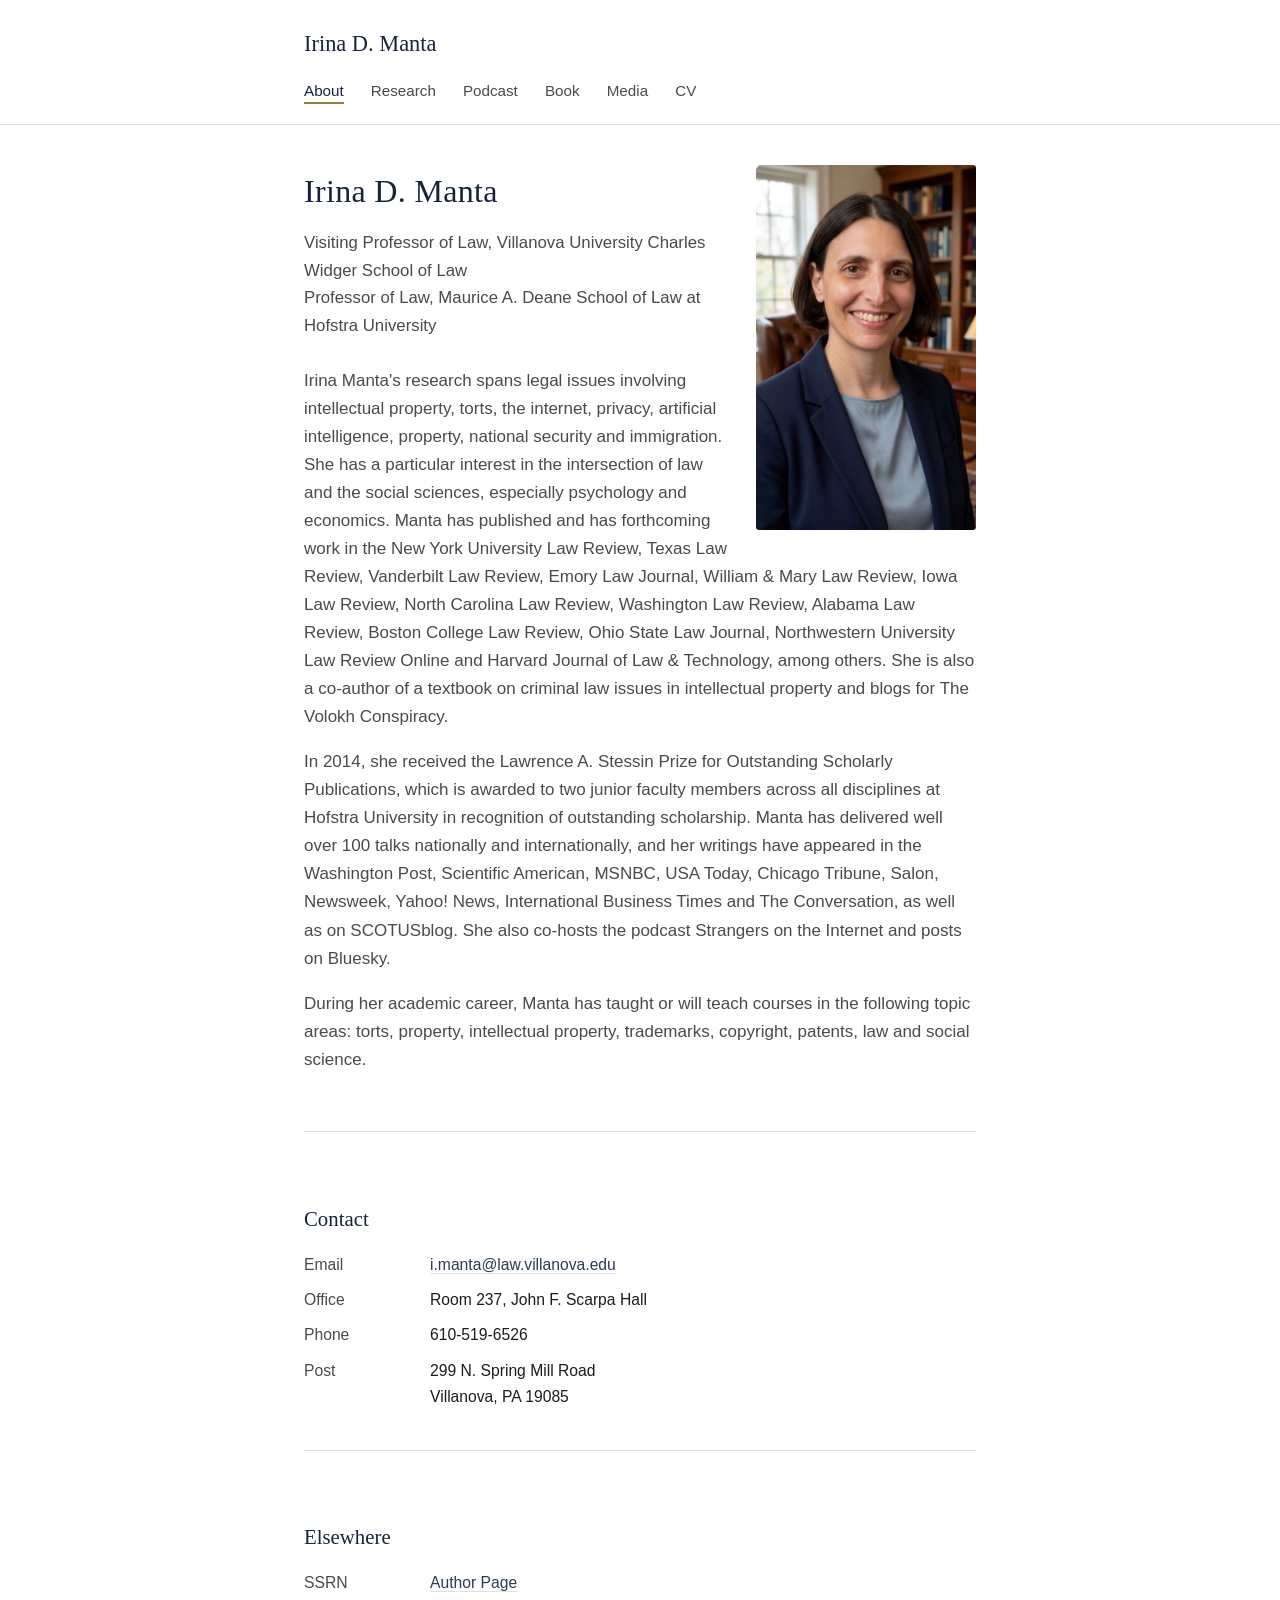
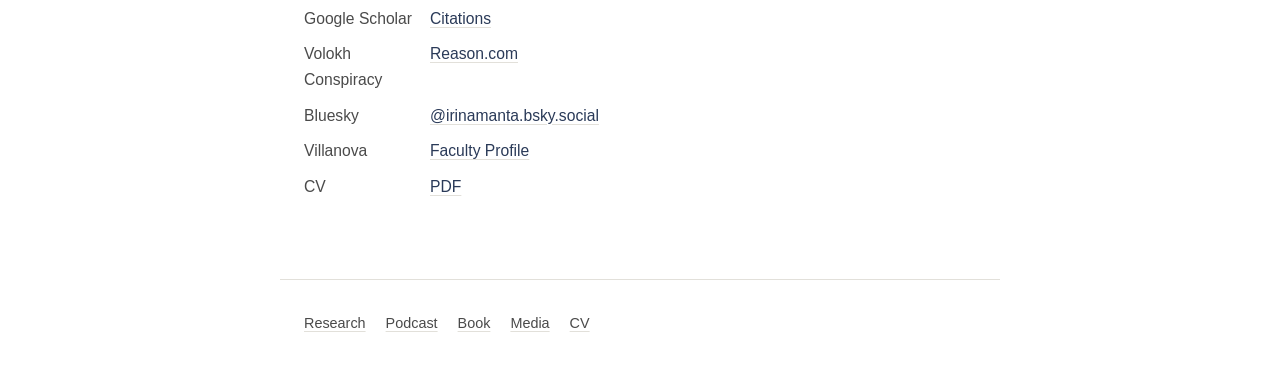
==== index.html @ 8c63e96f "Add files via upload" ====
<!DOCTYPE html>
<html lang="en">
<head>
<meta charset="UTF-8">
<meta name="viewport" content="width=device-width, initial-scale=1">
<title>Irina D. Manta</title>
<meta name="description" content="Irina D. Manta is a Visiting Professor of Law at Villanova University Charles Widger School of Law and Professor of Law at the Maurice A. Deane School of Law at Hofstra University.">
<link rel="stylesheet" href="style.css">
</head>
<body>

<header class="site-header">
  <div class="header-inner">
    <a class="site-name" href="index.html">Irina D. Manta</a>
    <nav class="main-nav">
      <a href="index.html" class="active">About</a>
      <a href="research.html">Research</a>
      <a href="podcast.html">Podcast</a>
      <a href="book.html">Book</a>
      <a href="media.html">Media</a>
      <a href="https://www.villanova.edu/content/dam/villanova/law/documents/faccvs/MantaCV.pdf">CV</a>
    </nav>
  </div>
</header>

<main>
  <div class="clearfix">
    <img class="headshot" src="img/manta.jpg" alt="Irina D. Manta">

    <h1>Irina D. Manta</h1>
    <p class="role-line">Visiting Professor of Law, Villanova University Charles Widger School of Law<br>
    Professor of Law, Maurice A. Deane School of Law at Hofstra University</p>

    <p>Irina Manta's research spans legal issues involving intellectual property, torts, the internet, privacy, artificial intelligence, property, national security and immigration. She has a particular interest in the intersection of law and the social sciences, especially psychology and economics. Manta has published and has forthcoming work in the New York University Law Review, Texas Law Review, Vanderbilt Law Review, Emory Law Journal, William &amp; Mary Law Review, Iowa Law Review, North Carolina Law Review, Washington Law Review, Alabama Law Review, Boston College Law Review, Ohio State Law Journal, Northwestern University Law Review Online and Harvard Journal of Law &amp; Technology, among others. She is also a co-author of a textbook on criminal law issues in intellectual property and blogs for The Volokh Conspiracy.</p>

    <p>In 2014, she received the Lawrence A. Stessin Prize for Outstanding Scholarly Publications, which is awarded to two junior faculty members across all disciplines at Hofstra University in recognition of outstanding scholarship. Manta has delivered well over 100 talks nationally and internationally, and her writings have appeared in the Washington Post, Scientific American, MSNBC, USA Today, Chicago Tribune, Salon, Newsweek, Yahoo! News, International Business Times and The Conversation, as well as on SCOTUSblog. She also co-hosts the podcast Strangers on the Internet and posts on Bluesky.</p>

    <p>During her academic career, Manta has taught or will teach courses in the following topic areas: torts, property, intellectual property, trademarks, copyright, patents, law and social science.</p>
  </div>

  <div class="contact-block">
    <h2>Contact</h2>
    <dl class="contact-grid">
      <dt>Email</dt>
      <dd><a href="mailto:i.manta@law.villanova.edu">i.manta@law.villanova.edu</a></dd>
      <dt>Office</dt>
      <dd>Room 237, John F. Scarpa Hall</dd>
      <dt>Phone</dt>
      <dd>610-519-6526</dd>
      <dt>Post</dt>
      <dd>299 N. Spring Mill Road<br>Villanova, PA 19085</dd>
    </dl>
  </div>

  <div class="elsewhere-block">
    <h2>Elsewhere</h2>
    <dl class="contact-grid">
      <dt>SSRN</dt>
      <dd><a href="https://papers.ssrn.com/sol3/cf_dev/AbsByAuth.cfm?per_id=851679">Author Page</a></dd>
      <dt>Google Scholar</dt>
      <dd><a href="https://scholar.google.com/citations?user=goLiogwAAAAJ&hl=en">Citations</a></dd>
      <dt>Volokh Conspiracy</dt>
      <dd><a href="https://reason.com/people/irina-manta/">Reason.com</a></dd>
      <dt>Bluesky</dt>
      <dd><a href="https://bsky.app/profile/irinamanta.bsky.social">@irinamanta.bsky.social</a></dd>
      <dt>Villanova</dt>
      <dd><a href="https://www.villanova.edu/university/law/faculty-scholarship/faculty-directory/visiting-professors.html">Faculty Profile</a></dd>
      <dt>CV</dt>
      <dd><a href="https://www.villanova.edu/content/dam/villanova/law/documents/faccvs/MantaCV.pdf">PDF</a></dd>
    </dl>
  </div>
</main>

<footer class="site-footer">
  <a href="research.html">Research</a>
  <a href="podcast.html">Podcast</a>
  <a href="book.html">Book</a>
  <a href="media.html">Media</a>
  <a href="https://www.villanova.edu/content/dam/villanova/law/documents/faccvs/MantaCV.pdf">CV</a>
</footer>

</body>
</html>
---- style.css ----
:root {
  --navy: #16233b;
  --navy-soft: #2a3a58;
  --brass: #9c7a3c;
  --paper: #ffffff;
  --ink: #1c1c1c;
  --ink-soft: #4a4a4a;
  --rule: #e2e0da;
  --max: 720px;
}

* { box-sizing: border-box; }

html { -webkit-text-size-adjust: 100%; }

body {
  margin: 0;
  background: var(--paper);
  color: var(--ink);
  font-family: -apple-system, "Segoe UI", "Helvetica Neue", Arial, sans-serif;
  font-size: 17px;
  line-height: 1.65;
}

h1, h2, h3 {
  font-family: Georgia, "Times New Roman", serif;
  font-weight: 400;
  color: var(--navy);
  margin: 0 0 0.5em;
}

h1 { font-size: 2rem; letter-spacing: 0.01em; }
h2 { font-size: 1.3rem; margin-top: 2.2em; }
h3 { font-size: 1.05rem; margin-bottom: 0.3em; }

a { color: var(--navy-soft); text-decoration: underline; text-decoration-color: var(--rule); text-underline-offset: 3px; }
a:hover { color: var(--brass); text-decoration-color: var(--brass); }

p { margin: 0 0 1em; color: var(--ink-soft); }

header.site-header {
  border-bottom: 1px solid var(--rule);
}

.header-inner {
  max-width: var(--max);
  margin: 0 auto;
  padding: 1.6rem 1.5rem 1.2rem;
}

.site-name {
  font-family: Georgia, "Times New Roman", serif;
  font-size: 1.4rem;
  color: var(--navy);
  text-decoration: none;
  display: inline-block;
  margin-bottom: 0.9rem;
}
.site-name:hover { color: var(--navy); text-decoration: none; }

nav.main-nav a {
  margin-right: 1.4rem;
  font-size: 0.95rem;
  color: var(--ink-soft);
  text-decoration: none;
  border-bottom: 2px solid transparent;
  padding-bottom: 3px;
}
nav.main-nav a:hover,
nav.main-nav a.active {
  color: var(--navy);
  border-bottom-color: var(--brass);
}

main {
  max-width: var(--max);
  margin: 0 auto;
  padding: 2.5rem 1.5rem 4rem;
}

.role-line {
  color: var(--ink-soft);
  margin-top: -0.3em;
  margin-bottom: 1.6em;
  font-size: 1.05rem;
}

.headshot {
  width: 220px;
  border-radius: 3px;
  float: right;
  margin: 0 0 1.2rem 1.6rem;
}

.clearfix::after { content: ""; display: table; clear: both; }

ul.plain { list-style: none; padding: 0; margin: 0 0 1em; }
ul.plain li { margin-bottom: 0.6em; color: var(--ink-soft); }

.contact-block, .elsewhere-block {
  margin-top: 2.5rem;
  padding-top: 1.5rem;
  border-top: 1px solid var(--rule);
}

.contact-grid {
  display: grid;
  grid-template-columns: 110px 1fr;
  row-gap: 0.6rem;
  column-gap: 1rem;
  font-size: 0.98rem;
}
.contact-grid dt { color: var(--ink-soft); }
.contact-grid dd { margin: 0; }

.pub-list { margin: 0 0 1.6em; padding: 0; list-style: none; }
.pub-list li {
  margin-bottom: 1em;
  padding-left: 1.1em;
  text-indent: -1.1em;
  color: var(--ink-soft);
}
.pub-list .pub-title { color: var(--ink); font-style: italic; }
.pub-note { display: block; margin-top: 0.15em; font-size: 0.9rem; color: #767676; text-indent: 0; padding-left: 1.1em; }

.cover-note {
  border: 1px solid var(--rule);
  padding: 1rem 1.2rem;
  border-radius: 3px;
  font-size: 0.95rem;
  color: var(--ink-soft);
  margin-top: 1.5rem;
}

footer.site-footer {
  max-width: var(--max);
  margin: 0 auto;
  padding: 2rem 1.5rem 3rem;
  border-top: 1px solid var(--rule);
  color: var(--ink-soft);
  font-size: 0.9rem;
}
footer.site-footer a { color: var(--ink-soft); margin-right: 1rem; }

@media (max-width: 520px) {
  .headshot { float: none; display: block; margin: 0 auto 1.4rem; width: 180px; }
  .contact-grid { grid-template-columns: 1fr; row-gap: 0.2rem; }
  .contact-grid dt { margin-top: 0.6rem; font-weight: 600; }
}
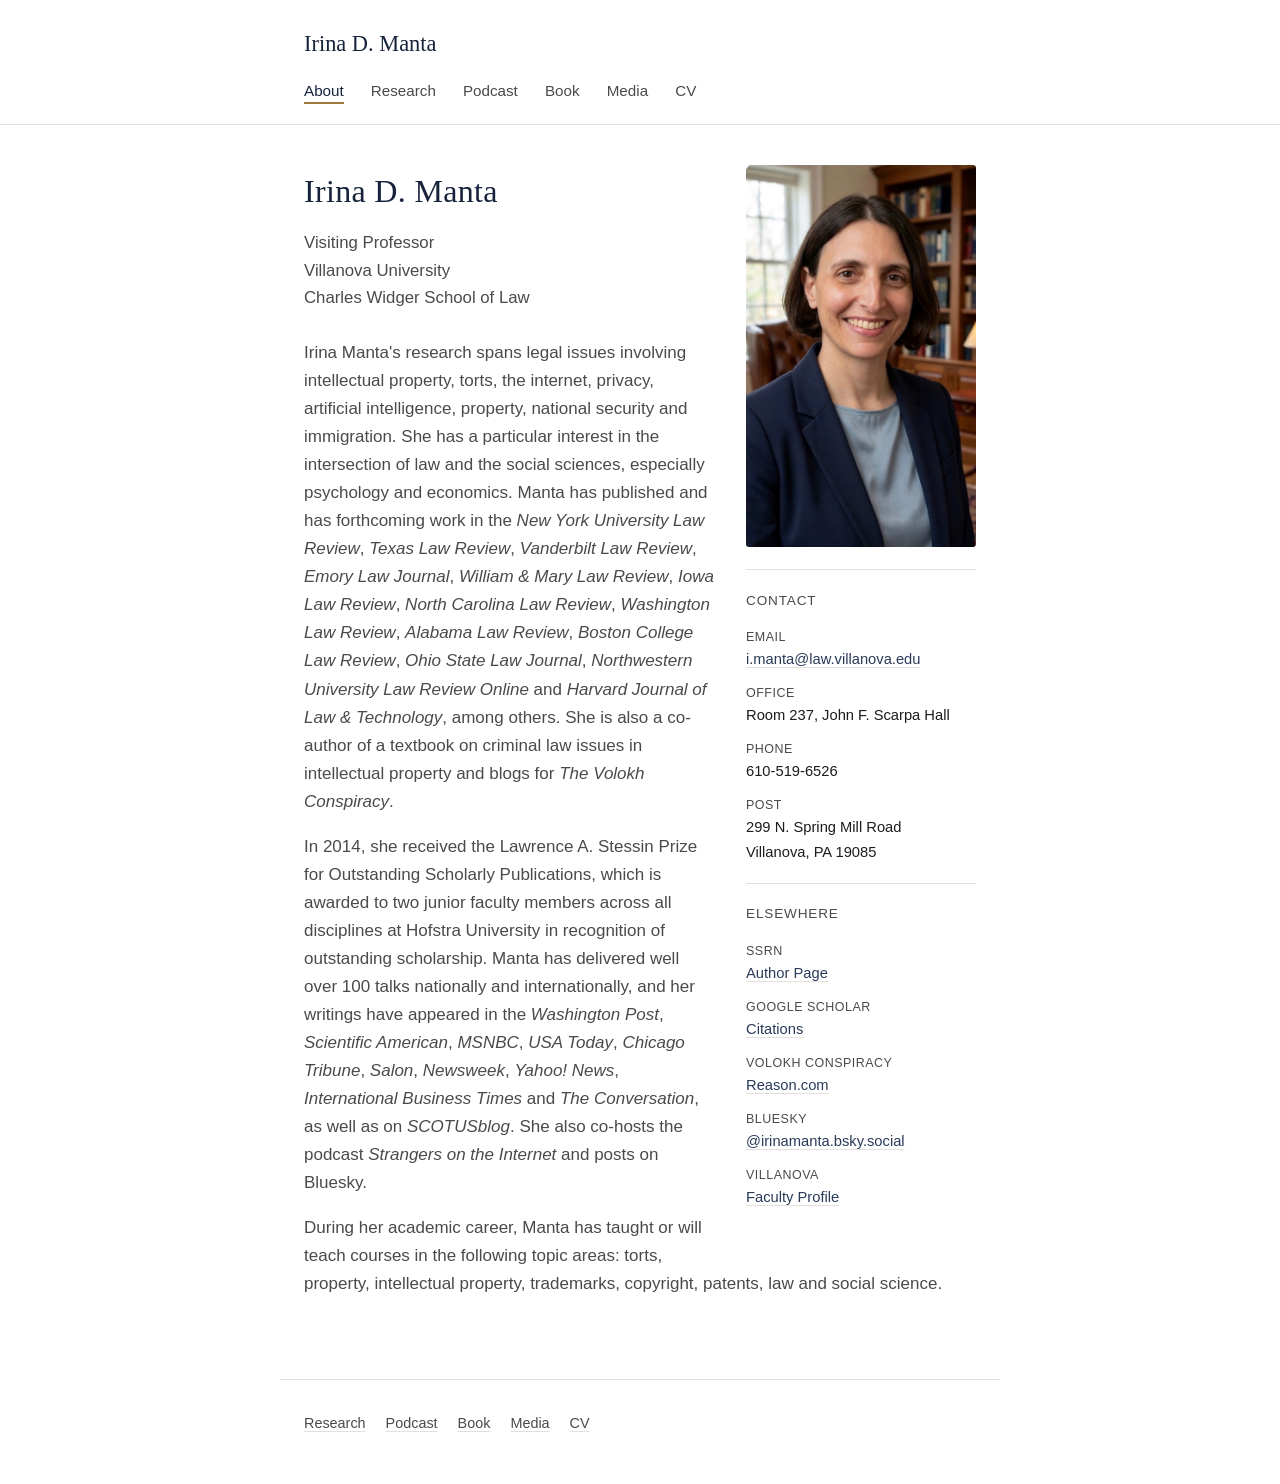
==== commit cbc2f701: "Add files via upload" ====
--- a/index.html
+++ b/index.html
@@ -4,7 +4,7 @@
 <meta charset="UTF-8">
 <meta name="viewport" content="width=device-width, initial-scale=1">
 <title>Irina D. Manta</title>
-<meta name="description" content="Irina D. Manta is a Visiting Professor of Law at Villanova University Charles Widger School of Law and Professor of Law at the Maurice A. Deane School of Law at Hofstra University.">
+<meta name="description" content="Irina D. Manta is a Visiting Professor of Law at Villanova University Charles Widger School of Law.">
 <link rel="stylesheet" href="style.css">
 </head>
 <body>
@@ -18,56 +18,57 @@
       <a href="podcast.html">Podcast</a>
       <a href="book.html">Book</a>
       <a href="media.html">Media</a>
-      <a href="https://www.villanova.edu/content/dam/villanova/law/documents/faccvs/MantaCV.pdf">CV</a>
+      <a href="Irina-Manta-CV.pdf" target="_blank" rel="noopener noreferrer">CV</a>
     </nav>
   </div>
 </header>
 
 <main>
   <div class="clearfix">
-    <img class="headshot" src="img/manta.jpg" alt="Irina D. Manta">
+    <div class="sidebar">
+      <img class="headshot" src="img/manta.jpg" alt="Irina D. Manta">
+
+      <div class="contact-block">
+        <h2>Contact</h2>
+        <dl class="contact-grid">
+          <dt>Email</dt>
+          <dd><a href="mailto:i.manta@law.villanova.edu">i.manta@law.villanova.edu</a></dd>
+          <dt>Office</dt>
+          <dd>Room 237, John F. Scarpa Hall</dd>
+          <dt>Phone</dt>
+          <dd>610-519-6526</dd>
+          <dt>Post</dt>
+          <dd>299 N. Spring Mill Road<br>Villanova, PA 19085</dd>
+        </dl>
+      </div>
+
+      <div class="elsewhere-block">
+        <h2>Elsewhere</h2>
+        <dl class="contact-grid">
+          <dt>SSRN</dt>
+          <dd><a href="https://papers.ssrn.com/sol3/cf_dev/AbsByAuth.cfm?per_id=851679" target="_blank" rel="noopener noreferrer">Author Page</a></dd>
+          <dt>Google Scholar</dt>
+          <dd><a href="https://scholar.google.com/citations?user=goLiogwAAAAJ&hl=en" target="_blank" rel="noopener noreferrer">Citations</a></dd>
+          <dt>Volokh Conspiracy</dt>
+          <dd><a href="https://reason.com/people/irina-manta/" target="_blank" rel="noopener noreferrer">Reason.com</a></dd>
+          <dt>Bluesky</dt>
+          <dd><a href="https://bsky.app/profile/irinamanta.bsky.social" target="_blank" rel="noopener noreferrer">@irinamanta.bsky.social</a></dd>
+          <dt>Villanova</dt>
+          <dd><a href="https://www.villanova.edu/university/law/faculty-scholarship/faculty-directory/visiting-professors.html" target="_blank" rel="noopener noreferrer">Faculty Profile</a></dd>
+        </dl>
+      </div>
+    </div>
 
     <h1>Irina D. Manta</h1>
-    <p class="role-line">Visiting Professor of Law, Villanova University Charles Widger School of Law<br>
-    Professor of Law, Maurice A. Deane School of Law at Hofstra University</p>
+    <p class="role-line">Visiting Professor<br>
+    Villanova University<br>
+    Charles Widger School of Law</p>
 
-    <p>Irina Manta's research spans legal issues involving intellectual property, torts, the internet, privacy, artificial intelligence, property, national security and immigration. She has a particular interest in the intersection of law and the social sciences, especially psychology and economics. Manta has published and has forthcoming work in the New York University Law Review, Texas Law Review, Vanderbilt Law Review, Emory Law Journal, William &amp; Mary Law Review, Iowa Law Review, North Carolina Law Review, Washington Law Review, Alabama Law Review, Boston College Law Review, Ohio State Law Journal, Northwestern University Law Review Online and Harvard Journal of Law &amp; Technology, among others. She is also a co-author of a textbook on criminal law issues in intellectual property and blogs for The Volokh Conspiracy.</p>
+    <p>Irina Manta's research spans legal issues involving intellectual property, torts, the internet, privacy, artificial intelligence, property, national security and immigration. She has a particular interest in the intersection of law and the social sciences, especially psychology and economics. Manta has published and has forthcoming work in the <em>New York University Law Review</em>, <em>Texas Law Review</em>, <em>Vanderbilt Law Review</em>, <em>Emory Law Journal</em>, <em>William &amp; Mary Law Review</em>, <em>Iowa Law Review</em>, <em>North Carolina Law Review</em>, <em>Washington Law Review</em>, <em>Alabama Law Review</em>, <em>Boston College Law Review</em>, <em>Ohio State Law Journal</em>, <em>Northwestern University Law Review Online</em> and <em>Harvard Journal of Law &amp; Technology</em>, among others. She is also a co-author of a textbook on criminal law issues in intellectual property and blogs for <em>The Volokh Conspiracy</em>.</p>
 
-    <p>In 2014, she received the Lawrence A. Stessin Prize for Outstanding Scholarly Publications, which is awarded to two junior faculty members across all disciplines at Hofstra University in recognition of outstanding scholarship. Manta has delivered well over 100 talks nationally and internationally, and her writings have appeared in the Washington Post, Scientific American, MSNBC, USA Today, Chicago Tribune, Salon, Newsweek, Yahoo! News, International Business Times and The Conversation, as well as on SCOTUSblog. She also co-hosts the podcast Strangers on the Internet and posts on Bluesky.</p>
+    <p>In 2014, she received the Lawrence A. Stessin Prize for Outstanding Scholarly Publications, which is awarded to two junior faculty members across all disciplines at Hofstra University in recognition of outstanding scholarship. Manta has delivered well over 100 talks nationally and internationally, and her writings have appeared in the <em>Washington Post</em>, <em>Scientific American</em>, <em>MSNBC</em>, <em>USA Today</em>, <em>Chicago Tribune</em>, <em>Salon</em>, <em>Newsweek</em>, <em>Yahoo! News</em>, <em>International Business Times</em> and <em>The Conversation</em>, as well as on <em>SCOTUSblog</em>. She also co-hosts the podcast <em>Strangers on the Internet</em> and posts on Bluesky.</p>
 
     <p>During her academic career, Manta has taught or will teach courses in the following topic areas: torts, property, intellectual property, trademarks, copyright, patents, law and social science.</p>
-  </div>
-
-  <div class="contact-block">
-    <h2>Contact</h2>
-    <dl class="contact-grid">
-      <dt>Email</dt>
-      <dd><a href="mailto:i.manta@law.villanova.edu">i.manta@law.villanova.edu</a></dd>
-      <dt>Office</dt>
-      <dd>Room 237, John F. Scarpa Hall</dd>
-      <dt>Phone</dt>
-      <dd>610-519-6526</dd>
-      <dt>Post</dt>
-      <dd>299 N. Spring Mill Road<br>Villanova, PA 19085</dd>
-    </dl>
-  </div>
-
-  <div class="elsewhere-block">
-    <h2>Elsewhere</h2>
-    <dl class="contact-grid">
-      <dt>SSRN</dt>
-      <dd><a href="https://papers.ssrn.com/sol3/cf_dev/AbsByAuth.cfm?per_id=851679">Author Page</a></dd>
-      <dt>Google Scholar</dt>
-      <dd><a href="https://scholar.google.com/citations?user=goLiogwAAAAJ&hl=en">Citations</a></dd>
-      <dt>Volokh Conspiracy</dt>
-      <dd><a href="https://reason.com/people/irina-manta/">Reason.com</a></dd>
-      <dt>Bluesky</dt>
-      <dd><a href="https://bsky.app/profile/irinamanta.bsky.social">@irinamanta.bsky.social</a></dd>
-      <dt>Villanova</dt>
-      <dd><a href="https://www.villanova.edu/university/law/faculty-scholarship/faculty-directory/visiting-professors.html">Faculty Profile</a></dd>
-      <dt>CV</dt>
-      <dd><a href="https://www.villanova.edu/content/dam/villanova/law/documents/faccvs/MantaCV.pdf">PDF</a></dd>
-    </dl>
   </div>
 </main>
 
@@ -76,7 +77,7 @@
   <a href="podcast.html">Podcast</a>
   <a href="book.html">Book</a>
   <a href="media.html">Media</a>
-  <a href="https://www.villanova.edu/content/dam/villanova/law/documents/faccvs/MantaCV.pdf">CV</a>
+  <a href="Irina-Manta-CV.pdf" target="_blank" rel="noopener noreferrer">CV</a>
 </footer>
 
 </body>
--- a/style.css
+++ b/style.css
@@ -85,11 +85,17 @@
   font-size: 1.05rem;
 }
 
+.sidebar {
+  float: right;
+  width: 230px;
+  margin: 0 0 1.5rem 2rem;
+}
+
 .headshot {
-  width: 220px;
+  width: 100%;
   border-radius: 3px;
-  float: right;
-  margin: 0 0 1.2rem 1.6rem;
+  display: block;
+  margin: 0 0 1.4rem;
 }
 
 .clearfix::after { content: ""; display: table; clear: both; }
@@ -98,20 +104,33 @@
 ul.plain li { margin-bottom: 0.6em; color: var(--ink-soft); }
 
 .contact-block, .elsewhere-block {
-  margin-top: 2.5rem;
-  padding-top: 1.5rem;
+  padding-top: 1.2rem;
   border-top: 1px solid var(--rule);
+  margin-bottom: 1.2rem;
+}
+.contact-block h2, .elsewhere-block h2 {
+  font-size: 0.85rem;
+  text-transform: uppercase;
+  letter-spacing: 0.06em;
+  font-family: -apple-system, "Segoe UI", "Helvetica Neue", Arial, sans-serif;
+  color: var(--ink-soft);
+  margin: 0 0 0.7rem;
 }
 
 .contact-grid {
-  display: grid;
-  grid-template-columns: 110px 1fr;
-  row-gap: 0.6rem;
-  column-gap: 1rem;
-  font-size: 0.98rem;
+  display: block;
+  font-size: 0.92rem;
+  row-gap: 0;
 }
-.contact-grid dt { color: var(--ink-soft); }
-.contact-grid dd { margin: 0; }
+.contact-grid dt {
+  color: var(--ink-soft);
+  font-size: 0.78rem;
+  text-transform: uppercase;
+  letter-spacing: 0.04em;
+  margin-top: 0.7rem;
+}
+.contact-grid dt:first-child { margin-top: 0; }
+.contact-grid dd { margin: 0 0 0.1rem; }
 
 .pub-list { margin: 0 0 1.6em; padding: 0; list-style: none; }
 .pub-list li {
@@ -142,8 +161,7 @@
 }
 footer.site-footer a { color: var(--ink-soft); margin-right: 1rem; }
 
-@media (max-width: 520px) {
-  .headshot { float: none; display: block; margin: 0 auto 1.4rem; width: 180px; }
-  .contact-grid { grid-template-columns: 1fr; row-gap: 0.2rem; }
-  .contact-grid dt { margin-top: 0.6rem; font-weight: 600; }
+@media (max-width: 560px) {
+  .sidebar { float: none; width: 100%; margin: 0 0 1.5rem; }
+  .headshot { max-width: 220px; margin: 0 auto 1.4rem; }
 }
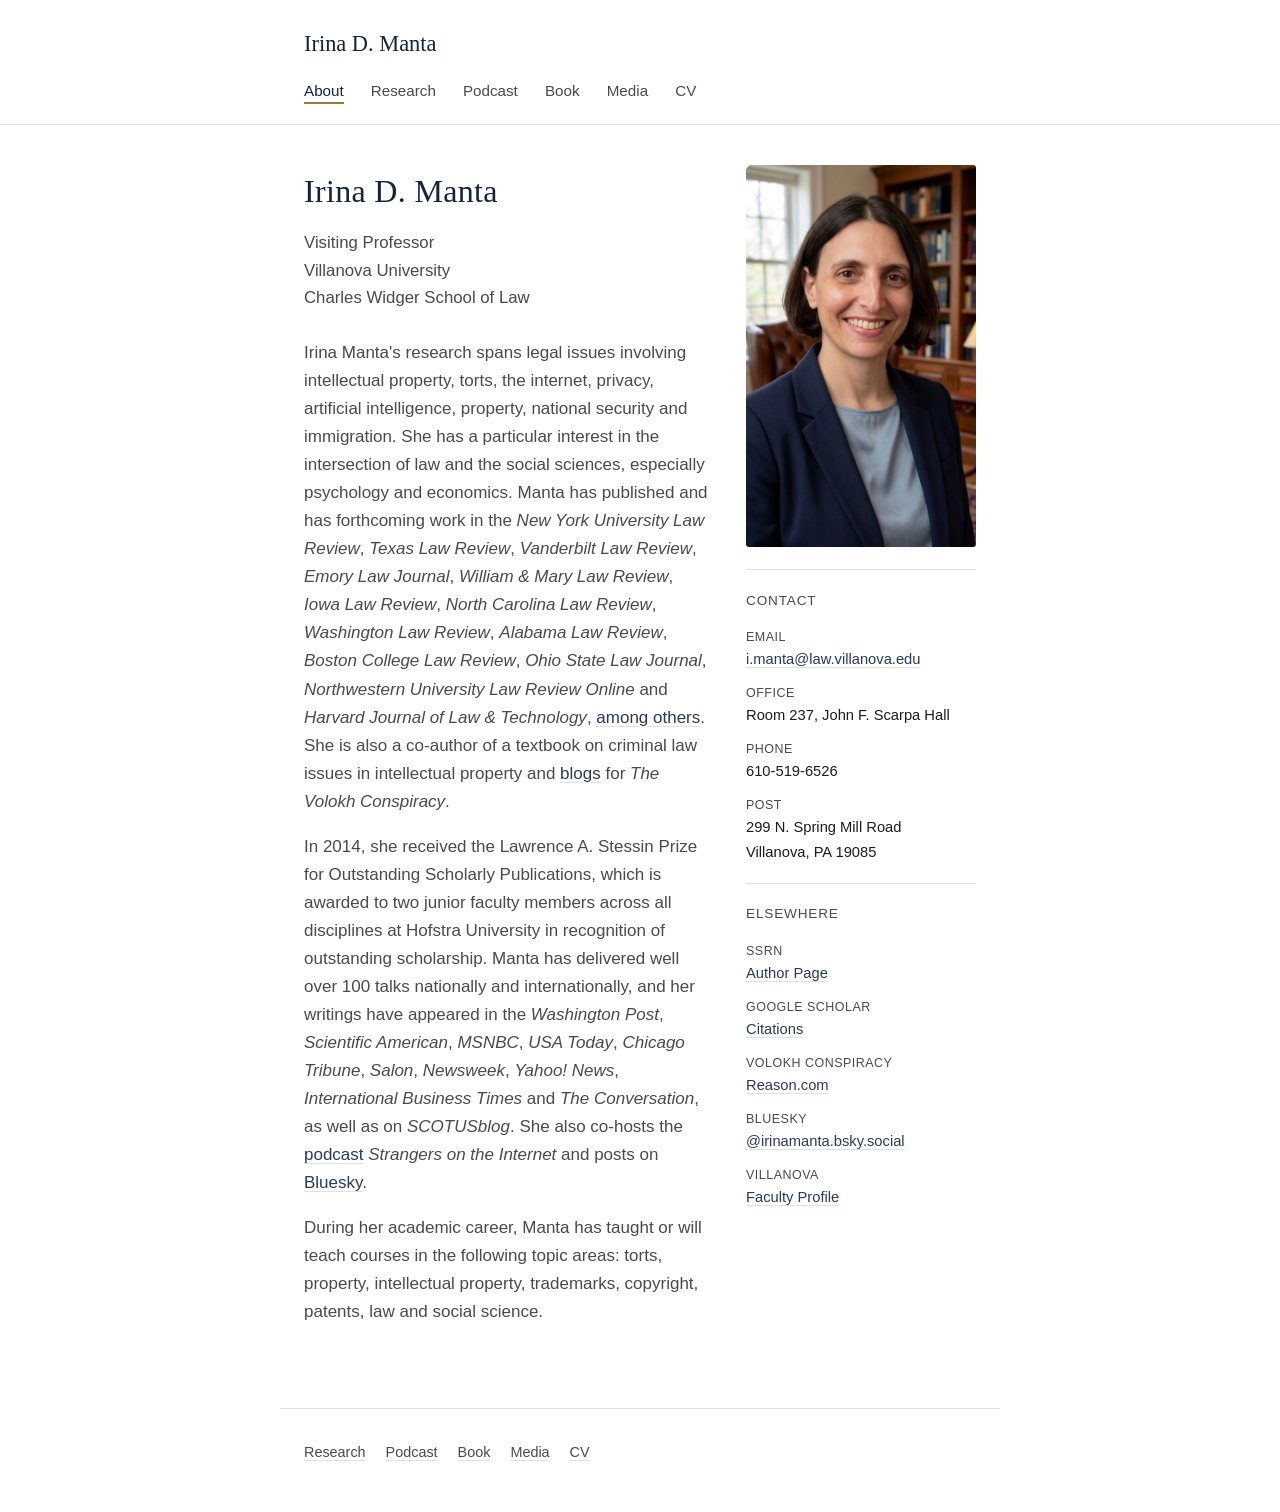
==== commit 86b2b52f: "Add files via upload" ====
--- a/index.html
+++ b/index.html
@@ -24,7 +24,7 @@
 </header>
 
 <main>
-  <div class="clearfix">
+  <div class="about-grid">
     <div class="sidebar">
       <img class="headshot" src="img/manta.jpg" alt="Irina D. Manta">
 
@@ -59,16 +59,18 @@
       </div>
     </div>
 
-    <h1>Irina D. Manta</h1>
-    <p class="role-line">Visiting Professor<br>
-    Villanova University<br>
-    Charles Widger School of Law</p>
+    <div class="bio-col">
+      <h1>Irina D. Manta</h1>
+      <p class="role-line">Visiting Professor<br>
+      Villanova University<br>
+      Charles Widger School of Law</p>
 
-    <p>Irina Manta's research spans legal issues involving intellectual property, torts, the internet, privacy, artificial intelligence, property, national security and immigration. She has a particular interest in the intersection of law and the social sciences, especially psychology and economics. Manta has published and has forthcoming work in the <em>New York University Law Review</em>, <em>Texas Law Review</em>, <em>Vanderbilt Law Review</em>, <em>Emory Law Journal</em>, <em>William &amp; Mary Law Review</em>, <em>Iowa Law Review</em>, <em>North Carolina Law Review</em>, <em>Washington Law Review</em>, <em>Alabama Law Review</em>, <em>Boston College Law Review</em>, <em>Ohio State Law Journal</em>, <em>Northwestern University Law Review Online</em> and <em>Harvard Journal of Law &amp; Technology</em>, among others. She is also a co-author of a textbook on criminal law issues in intellectual property and blogs for <em>The Volokh Conspiracy</em>.</p>
+      <p>Irina Manta's research spans legal issues involving intellectual property, torts, the internet, privacy, artificial intelligence, property, national security and immigration. She has a particular interest in the intersection of law and the social sciences, especially psychology and economics. Manta has published and has forthcoming work in the <em>New York University Law Review</em>, <em>Texas Law Review</em>, <em>Vanderbilt Law Review</em>, <em>Emory Law Journal</em>, <em>William &amp; Mary Law Review</em>, <em>Iowa Law Review</em>, <em>North Carolina Law Review</em>, <em>Washington Law Review</em>, <em>Alabama Law Review</em>, <em>Boston College Law Review</em>, <em>Ohio State Law Journal</em>, <em>Northwestern University Law Review Online</em> and <em>Harvard Journal of Law &amp; Technology</em>, <a href="https://papers.ssrn.com/sol3/cf_dev/AbsByAuth.cfm?per_id=851679" target="_blank" rel="noopener noreferrer">among others</a>. She is also a co-author of a textbook on criminal law issues in intellectual property and <a href="https://reason.com/people/irina-manta/" target="_blank" rel="noopener noreferrer">blogs</a> for <em>The Volokh Conspiracy</em>.</p>
 
-    <p>In 2014, she received the Lawrence A. Stessin Prize for Outstanding Scholarly Publications, which is awarded to two junior faculty members across all disciplines at Hofstra University in recognition of outstanding scholarship. Manta has delivered well over 100 talks nationally and internationally, and her writings have appeared in the <em>Washington Post</em>, <em>Scientific American</em>, <em>MSNBC</em>, <em>USA Today</em>, <em>Chicago Tribune</em>, <em>Salon</em>, <em>Newsweek</em>, <em>Yahoo! News</em>, <em>International Business Times</em> and <em>The Conversation</em>, as well as on <em>SCOTUSblog</em>. She also co-hosts the podcast <em>Strangers on the Internet</em> and posts on Bluesky.</p>
+      <p>In 2014, she received the Lawrence A. Stessin Prize for Outstanding Scholarly Publications, which is awarded to two junior faculty members across all disciplines at Hofstra University in recognition of outstanding scholarship. Manta has delivered well over 100 talks nationally and internationally, and her writings have appeared in the <em>Washington Post</em>, <em>Scientific American</em>, <em>MSNBC</em>, <em>USA Today</em>, <em>Chicago Tribune</em>, <em>Salon</em>, <em>Newsweek</em>, <em>Yahoo! News</em>, <em>International Business Times</em> and <em>The Conversation</em>, as well as on <em>SCOTUSblog</em>. She also co-hosts the <a href="https://shows.acast.com/strangers-on-the-internet" target="_blank" rel="noopener noreferrer">podcast</a> <em>Strangers on the Internet</em> and posts on <a href="https://bsky.app/profile/irinamanta.bsky.social" target="_blank" rel="noopener noreferrer">Bluesky</a>.</p>
 
-    <p>During her academic career, Manta has taught or will teach courses in the following topic areas: torts, property, intellectual property, trademarks, copyright, patents, law and social science.</p>
+      <p>During her academic career, Manta has taught or will teach courses in the following topic areas: torts, property, intellectual property, trademarks, copyright, patents, law and social science.</p>
+    </div>
   </div>
 </main>
 
--- a/style.css
+++ b/style.css
@@ -85,10 +85,20 @@
   font-size: 1.05rem;
 }
 
+.about-grid {
+  display: grid;
+  grid-template-columns: 1fr 230px;
+  gap: 2.4rem;
+  align-items: start;
+}
+
 .sidebar {
-  float: right;
-  width: 230px;
-  margin: 0 0 1.5rem 2rem;
+  grid-column: 2;
+  grid-row: 1;
+}
+.bio-col {
+  grid-column: 1;
+  grid-row: 1;
 }
 
 .headshot {
@@ -97,8 +107,6 @@
   display: block;
   margin: 0 0 1.4rem;
 }
-
-.clearfix::after { content: ""; display: table; clear: both; }
 
 ul.plain { list-style: none; padding: 0; margin: 0 0 1em; }
 ul.plain li { margin-bottom: 0.6em; color: var(--ink-soft); }
@@ -139,7 +147,7 @@
   text-indent: -1.1em;
   color: var(--ink-soft);
 }
-.pub-list .pub-title { color: var(--ink); font-style: italic; }
+.pub-title { color: var(--ink); }
 .pub-note { display: block; margin-top: 0.15em; font-size: 0.9rem; color: #767676; text-indent: 0; padding-left: 1.1em; }
 
 .cover-note {
@@ -162,6 +170,7 @@
 footer.site-footer a { color: var(--ink-soft); margin-right: 1rem; }
 
 @media (max-width: 560px) {
-  .sidebar { float: none; width: 100%; margin: 0 0 1.5rem; }
-  .headshot { max-width: 220px; margin: 0 auto 1.4rem; }
+  .about-grid { grid-template-columns: 1fr; }
+  .sidebar { grid-column: 1; grid-row: 1; max-width: 220px; margin: 0 auto; }
+  .bio-col { grid-column: 1; grid-row: 2; }
 }
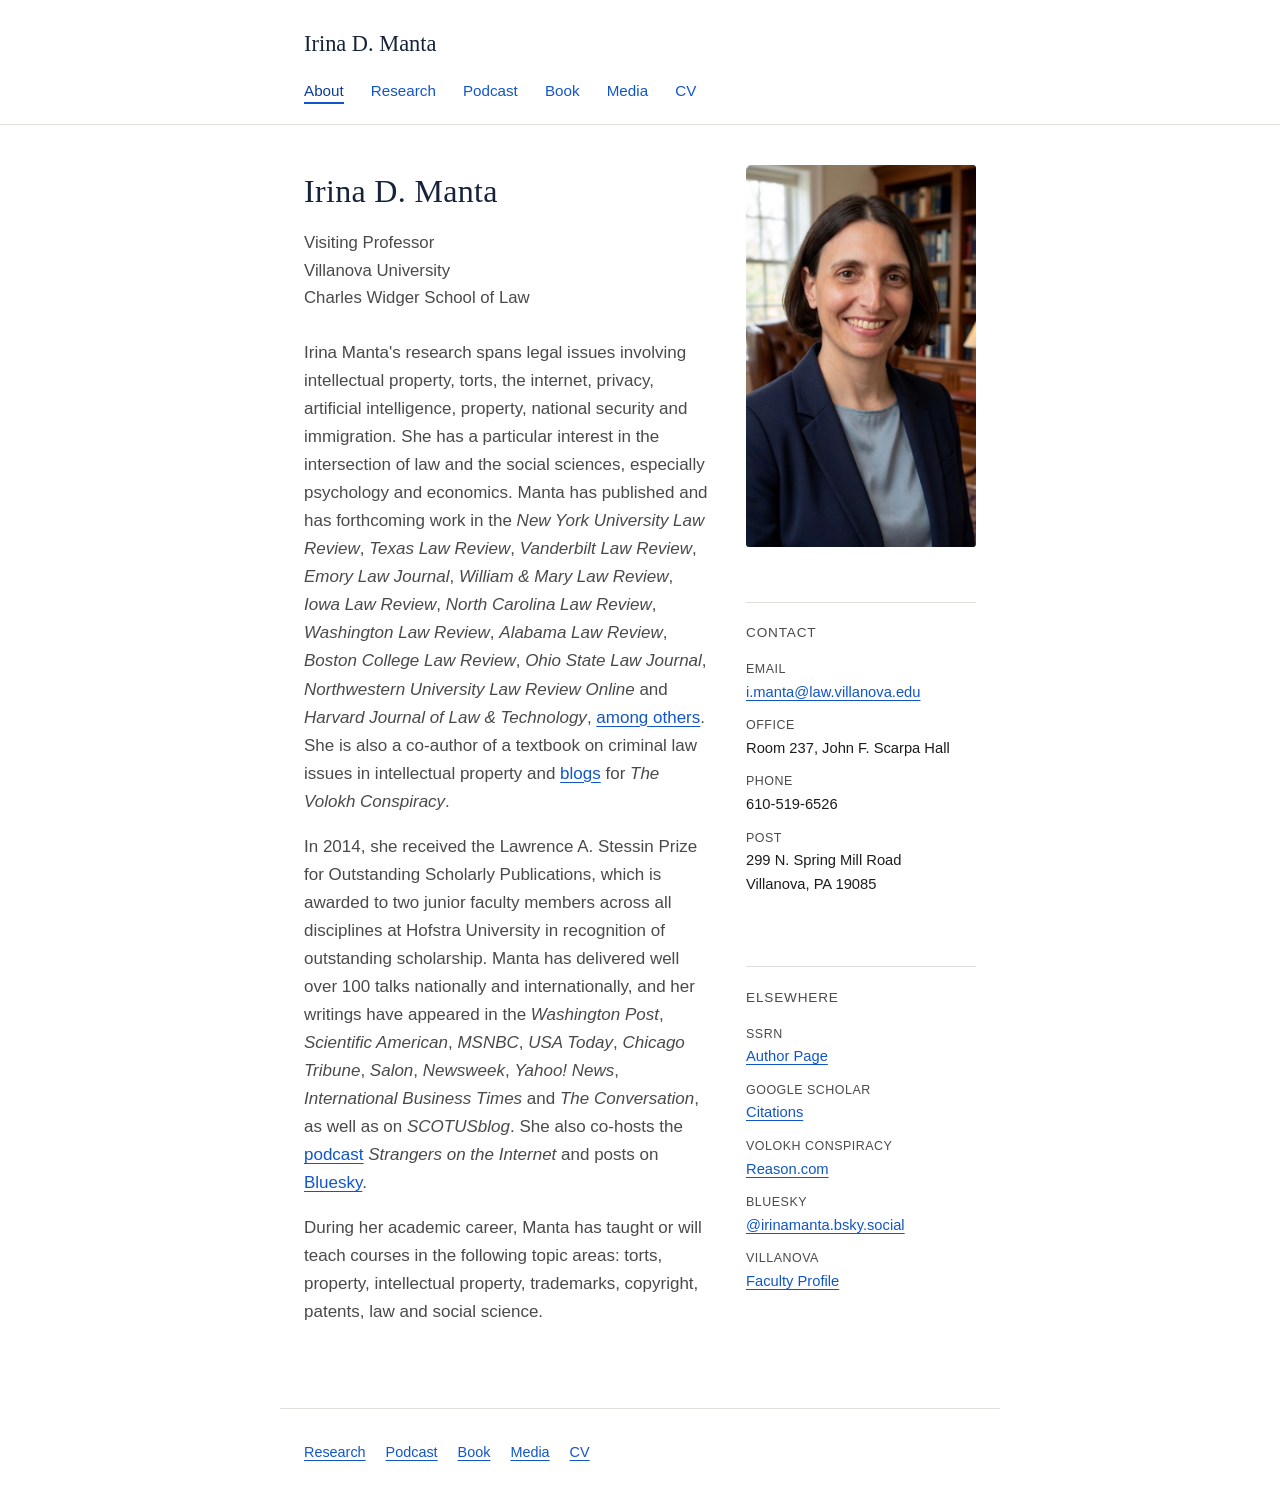
==== commit 0978b01b: "Add files via upload" ====
--- a/index.html
+++ b/index.html
@@ -25,38 +25,36 @@
 
 <main>
   <div class="about-grid">
-    <div class="sidebar">
-      <img class="headshot" src="img/manta.jpg" alt="Irina D. Manta">
+    <img class="headshot" src="img/manta.jpg" alt="Irina D. Manta">
 
-      <div class="contact-block">
-        <h2>Contact</h2>
-        <dl class="contact-grid">
-          <dt>Email</dt>
-          <dd><a href="mailto:i.manta@law.villanova.edu">i.manta@law.villanova.edu</a></dd>
-          <dt>Office</dt>
-          <dd>Room 237, John F. Scarpa Hall</dd>
-          <dt>Phone</dt>
-          <dd>610-519-6526</dd>
-          <dt>Post</dt>
-          <dd>299 N. Spring Mill Road<br>Villanova, PA 19085</dd>
-        </dl>
-      </div>
+    <div class="contact-block">
+      <h2>Contact</h2>
+      <dl class="contact-grid">
+        <dt>Email</dt>
+        <dd><a href="mailto:i.manta@law.villanova.edu">i.manta@law.villanova.edu</a></dd>
+        <dt>Office</dt>
+        <dd>Room 237, John F. Scarpa Hall</dd>
+        <dt>Phone</dt>
+        <dd>610-519-6526</dd>
+        <dt>Post</dt>
+        <dd>299 N. Spring Mill Road<br>Villanova, PA 19085</dd>
+      </dl>
+    </div>
 
-      <div class="elsewhere-block">
-        <h2>Elsewhere</h2>
-        <dl class="contact-grid">
-          <dt>SSRN</dt>
-          <dd><a href="https://papers.ssrn.com/sol3/cf_dev/AbsByAuth.cfm?per_id=851679" target="_blank" rel="noopener noreferrer">Author Page</a></dd>
-          <dt>Google Scholar</dt>
-          <dd><a href="https://scholar.google.com/citations?user=goLiogwAAAAJ&hl=en" target="_blank" rel="noopener noreferrer">Citations</a></dd>
-          <dt>Volokh Conspiracy</dt>
-          <dd><a href="https://reason.com/people/irina-manta/" target="_blank" rel="noopener noreferrer">Reason.com</a></dd>
-          <dt>Bluesky</dt>
-          <dd><a href="https://bsky.app/profile/irinamanta.bsky.social" target="_blank" rel="noopener noreferrer">@irinamanta.bsky.social</a></dd>
-          <dt>Villanova</dt>
-          <dd><a href="https://www.villanova.edu/university/law/faculty-scholarship/faculty-directory/visiting-professors.html" target="_blank" rel="noopener noreferrer">Faculty Profile</a></dd>
-        </dl>
-      </div>
+    <div class="elsewhere-block">
+      <h2>Elsewhere</h2>
+      <dl class="contact-grid">
+        <dt>SSRN</dt>
+        <dd><a href="https://papers.ssrn.com/sol3/cf_dev/AbsByAuth.cfm?per_id=851679" target="_blank" rel="noopener noreferrer">Author Page</a></dd>
+        <dt>Google Scholar</dt>
+        <dd><a href="https://scholar.google.com/citations?user=goLiogwAAAAJ&hl=en" target="_blank" rel="noopener noreferrer">Citations</a></dd>
+        <dt>Volokh Conspiracy</dt>
+        <dd><a href="https://reason.com/people/irina-manta/" target="_blank" rel="noopener noreferrer">Reason.com</a></dd>
+        <dt>Bluesky</dt>
+        <dd><a href="https://bsky.app/profile/irinamanta.bsky.social" target="_blank" rel="noopener noreferrer">@irinamanta.bsky.social</a></dd>
+        <dt>Villanova</dt>
+        <dd><a href="https://www.villanova.edu/university/law/faculty-scholarship/faculty-directory/visiting-professors.html" target="_blank" rel="noopener noreferrer">Faculty Profile</a></dd>
+      </dl>
     </div>
 
     <div class="bio-col">
--- a/style.css
+++ b/style.css
@@ -33,8 +33,8 @@
 h2 { font-size: 1.3rem; margin-top: 2.2em; }
 h3 { font-size: 1.05rem; margin-bottom: 0.3em; }
 
-a { color: var(--navy-soft); text-decoration: underline; text-decoration-color: var(--rule); text-underline-offset: 3px; }
-a:hover { color: var(--brass); text-decoration-color: var(--brass); }
+a { color: #1155cc; text-decoration: underline; text-decoration-color: #1155cc; text-underline-offset: 3px; }
+a:hover { color: #0d3d99; text-decoration-color: #0d3d99; }
 
 p { margin: 0 0 1em; color: var(--ink-soft); }
 
@@ -61,15 +61,15 @@
 nav.main-nav a {
   margin-right: 1.4rem;
   font-size: 0.95rem;
-  color: var(--ink-soft);
+  color: #1155cc;
   text-decoration: none;
   border-bottom: 2px solid transparent;
   padding-bottom: 3px;
 }
 nav.main-nav a:hover,
 nav.main-nav a.active {
-  color: var(--navy);
-  border-bottom-color: var(--brass);
+  color: #0d3d99;
+  border-bottom-color: #1155cc;
 }
 
 main {
@@ -88,24 +88,25 @@
 .about-grid {
   display: grid;
   grid-template-columns: 1fr 230px;
-  gap: 2.4rem;
+  grid-template-areas:
+    "bio photo"
+    "bio contact"
+    "bio elsewhere";
+  column-gap: 2.4rem;
+  row-gap: 1.2rem;
   align-items: start;
 }
 
-.sidebar {
-  grid-column: 2;
-  grid-row: 1;
-}
-.bio-col {
-  grid-column: 1;
-  grid-row: 1;
-}
+.bio-col { grid-area: bio; }
+.contact-block { grid-area: contact; }
+.elsewhere-block { grid-area: elsewhere; }
 
 .headshot {
+  grid-area: photo;
   width: 100%;
   border-radius: 3px;
   display: block;
-  margin: 0 0 1.4rem;
+  margin: 0;
 }
 
 ul.plain { list-style: none; padding: 0; margin: 0 0 1em; }
@@ -114,7 +115,6 @@
 .contact-block, .elsewhere-block {
   padding-top: 1.2rem;
   border-top: 1px solid var(--rule);
-  margin-bottom: 1.2rem;
 }
 .contact-block h2, .elsewhere-block h2 {
   font-size: 0.85rem;
@@ -167,10 +167,16 @@
   color: var(--ink-soft);
   font-size: 0.9rem;
 }
-footer.site-footer a { color: var(--ink-soft); margin-right: 1rem; }
+footer.site-footer a { color: #1155cc; margin-right: 1rem; }
 
 @media (max-width: 560px) {
-  .about-grid { grid-template-columns: 1fr; }
-  .sidebar { grid-column: 1; grid-row: 1; max-width: 220px; margin: 0 auto; }
-  .bio-col { grid-column: 1; grid-row: 2; }
+  .about-grid {
+    grid-template-columns: 1fr;
+    grid-template-areas:
+      "bio"
+      "photo"
+      "contact"
+      "elsewhere";
+  }
+  .headshot { max-width: 220px; margin: 0 auto; }
 }
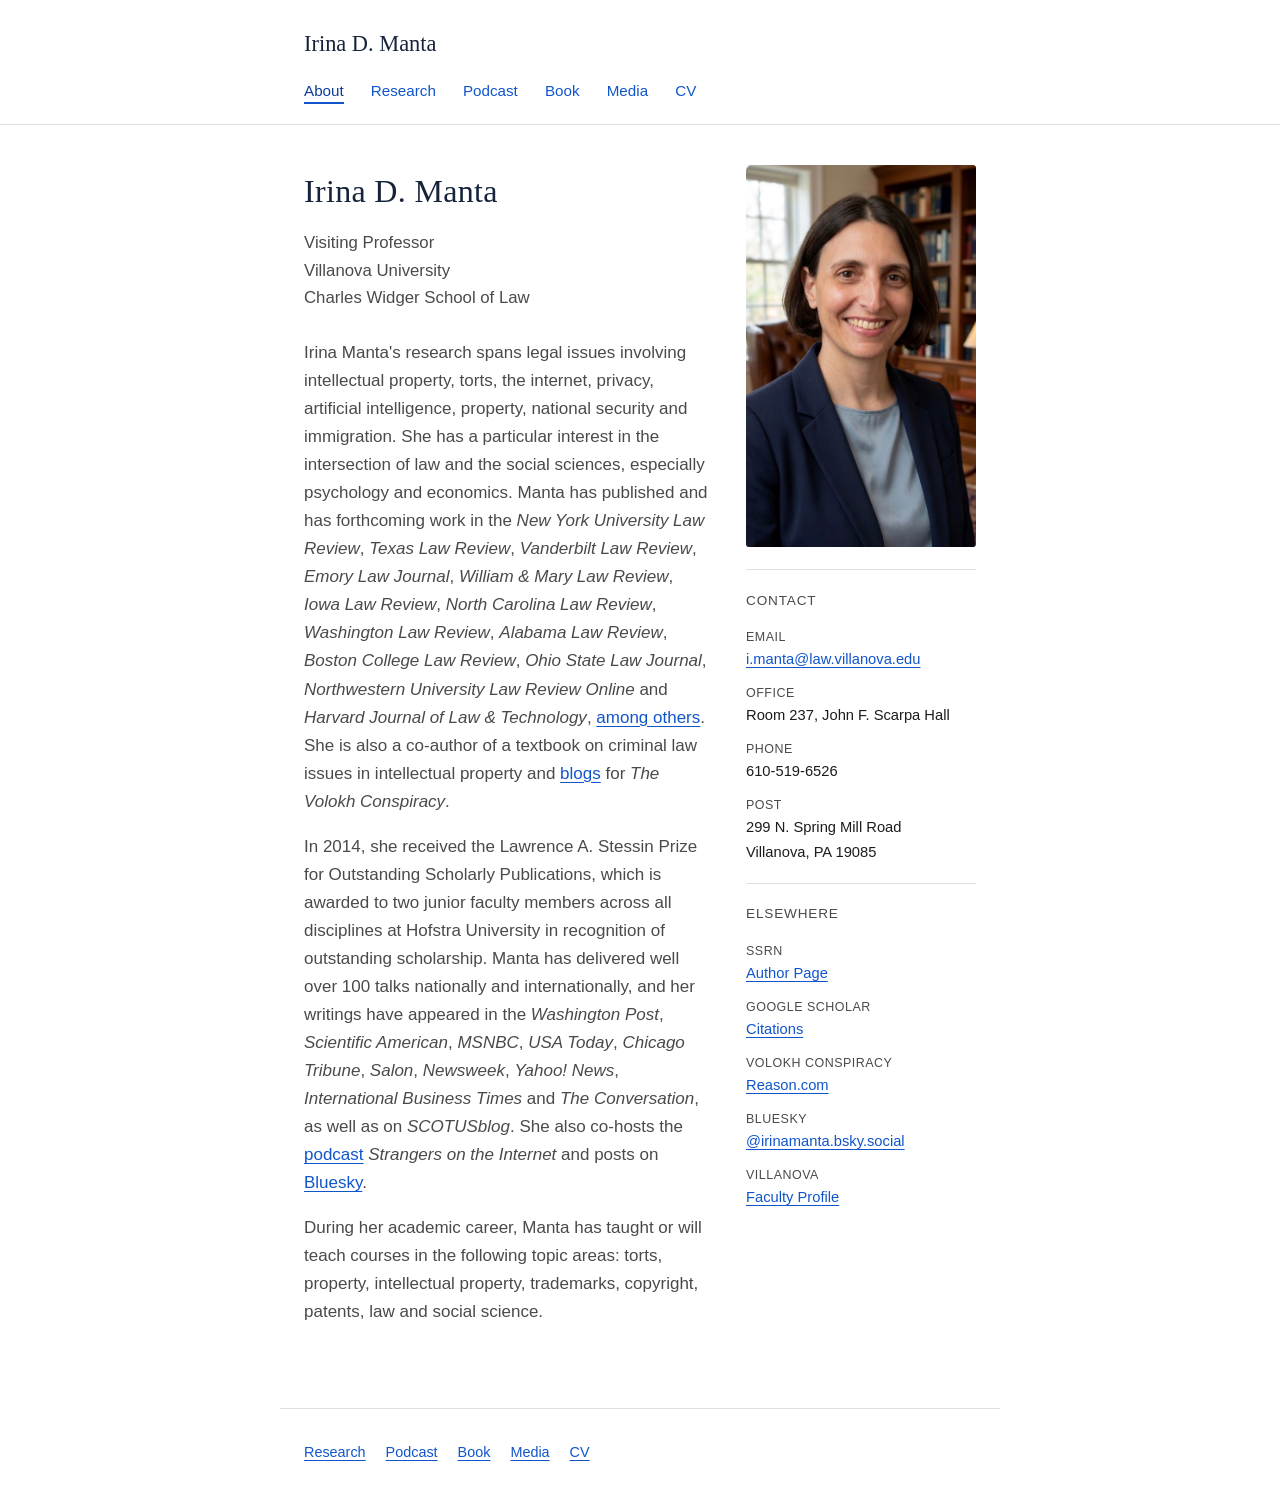
==== commit 11270368: "Add files via upload" ====
--- a/index.html
+++ b/index.html
@@ -25,36 +25,38 @@
 
 <main>
   <div class="about-grid">
-    <img class="headshot" src="img/manta.jpg" alt="Irina D. Manta">
+    <div class="sidebar">
+      <img class="headshot" src="img/manta.jpg" alt="Irina D. Manta">
 
-    <div class="contact-block">
-      <h2>Contact</h2>
-      <dl class="contact-grid">
-        <dt>Email</dt>
-        <dd><a href="mailto:i.manta@law.villanova.edu">i.manta@law.villanova.edu</a></dd>
-        <dt>Office</dt>
-        <dd>Room 237, John F. Scarpa Hall</dd>
-        <dt>Phone</dt>
-        <dd>610-519-6526</dd>
-        <dt>Post</dt>
-        <dd>299 N. Spring Mill Road<br>Villanova, PA 19085</dd>
-      </dl>
-    </div>
+      <div class="contact-block">
+        <h2>Contact</h2>
+        <dl class="contact-grid">
+          <dt>Email</dt>
+          <dd><a href="mailto:i.manta@law.villanova.edu">i.manta@law.villanova.edu</a></dd>
+          <dt>Office</dt>
+          <dd>Room 237, John F. Scarpa Hall</dd>
+          <dt>Phone</dt>
+          <dd>610-519-6526</dd>
+          <dt>Post</dt>
+          <dd>299 N. Spring Mill Road<br>Villanova, PA 19085</dd>
+        </dl>
+      </div>
 
-    <div class="elsewhere-block">
-      <h2>Elsewhere</h2>
-      <dl class="contact-grid">
-        <dt>SSRN</dt>
-        <dd><a href="https://papers.ssrn.com/sol3/cf_dev/AbsByAuth.cfm?per_id=851679" target="_blank" rel="noopener noreferrer">Author Page</a></dd>
-        <dt>Google Scholar</dt>
-        <dd><a href="https://scholar.google.com/citations?user=goLiogwAAAAJ&hl=en" target="_blank" rel="noopener noreferrer">Citations</a></dd>
-        <dt>Volokh Conspiracy</dt>
-        <dd><a href="https://reason.com/people/irina-manta/" target="_blank" rel="noopener noreferrer">Reason.com</a></dd>
-        <dt>Bluesky</dt>
-        <dd><a href="https://bsky.app/profile/irinamanta.bsky.social" target="_blank" rel="noopener noreferrer">@irinamanta.bsky.social</a></dd>
-        <dt>Villanova</dt>
-        <dd><a href="https://www.villanova.edu/university/law/faculty-scholarship/faculty-directory/visiting-professors.html" target="_blank" rel="noopener noreferrer">Faculty Profile</a></dd>
-      </dl>
+      <div class="elsewhere-block">
+        <h2>Elsewhere</h2>
+        <dl class="contact-grid">
+          <dt>SSRN</dt>
+          <dd><a href="https://papers.ssrn.com/sol3/cf_dev/AbsByAuth.cfm?per_id=851679" target="_blank" rel="noopener noreferrer">Author Page</a></dd>
+          <dt>Google Scholar</dt>
+          <dd><a href="https://scholar.google.com/citations?user=goLiogwAAAAJ&hl=en" target="_blank" rel="noopener noreferrer">Citations</a></dd>
+          <dt>Volokh Conspiracy</dt>
+          <dd><a href="https://reason.com/people/irina-manta/" target="_blank" rel="noopener noreferrer">Reason.com</a></dd>
+          <dt>Bluesky</dt>
+          <dd><a href="https://bsky.app/profile/irinamanta.bsky.social" target="_blank" rel="noopener noreferrer">@irinamanta.bsky.social</a></dd>
+          <dt>Villanova</dt>
+          <dd><a href="https://www.villanova.edu/university/law/faculty-scholarship/faculty-directory/visiting-professors.html" target="_blank" rel="noopener noreferrer">Faculty Profile</a></dd>
+        </dl>
+      </div>
     </div>
 
     <div class="bio-col">
--- a/style.css
+++ b/style.css
@@ -88,25 +88,24 @@
 .about-grid {
   display: grid;
   grid-template-columns: 1fr 230px;
-  grid-template-areas:
-    "bio photo"
-    "bio contact"
-    "bio elsewhere";
-  column-gap: 2.4rem;
-  row-gap: 1.2rem;
+  gap: 2.4rem;
   align-items: start;
 }
 
-.bio-col { grid-area: bio; }
-.contact-block { grid-area: contact; }
-.elsewhere-block { grid-area: elsewhere; }
+.sidebar {
+  grid-column: 2;
+  grid-row: 1;
+}
+.bio-col {
+  grid-column: 1;
+  grid-row: 1;
+}
 
 .headshot {
-  grid-area: photo;
   width: 100%;
   border-radius: 3px;
   display: block;
-  margin: 0;
+  margin: 0 0 1.4rem;
 }
 
 ul.plain { list-style: none; padding: 0; margin: 0 0 1em; }
@@ -115,6 +114,7 @@
 .contact-block, .elsewhere-block {
   padding-top: 1.2rem;
   border-top: 1px solid var(--rule);
+  margin-bottom: 1.2rem;
 }
 .contact-block h2, .elsewhere-block h2 {
   font-size: 0.85rem;
@@ -170,13 +170,7 @@
 footer.site-footer a { color: #1155cc; margin-right: 1rem; }
 
 @media (max-width: 560px) {
-  .about-grid {
-    grid-template-columns: 1fr;
-    grid-template-areas:
-      "bio"
-      "photo"
-      "contact"
-      "elsewhere";
-  }
-  .headshot { max-width: 220px; margin: 0 auto; }
+  .about-grid { grid-template-columns: 1fr; }
+  .sidebar { grid-column: 1; grid-row: 1; max-width: 220px; margin: 0 auto; }
+  .bio-col { grid-column: 1; grid-row: 2; }
 }
